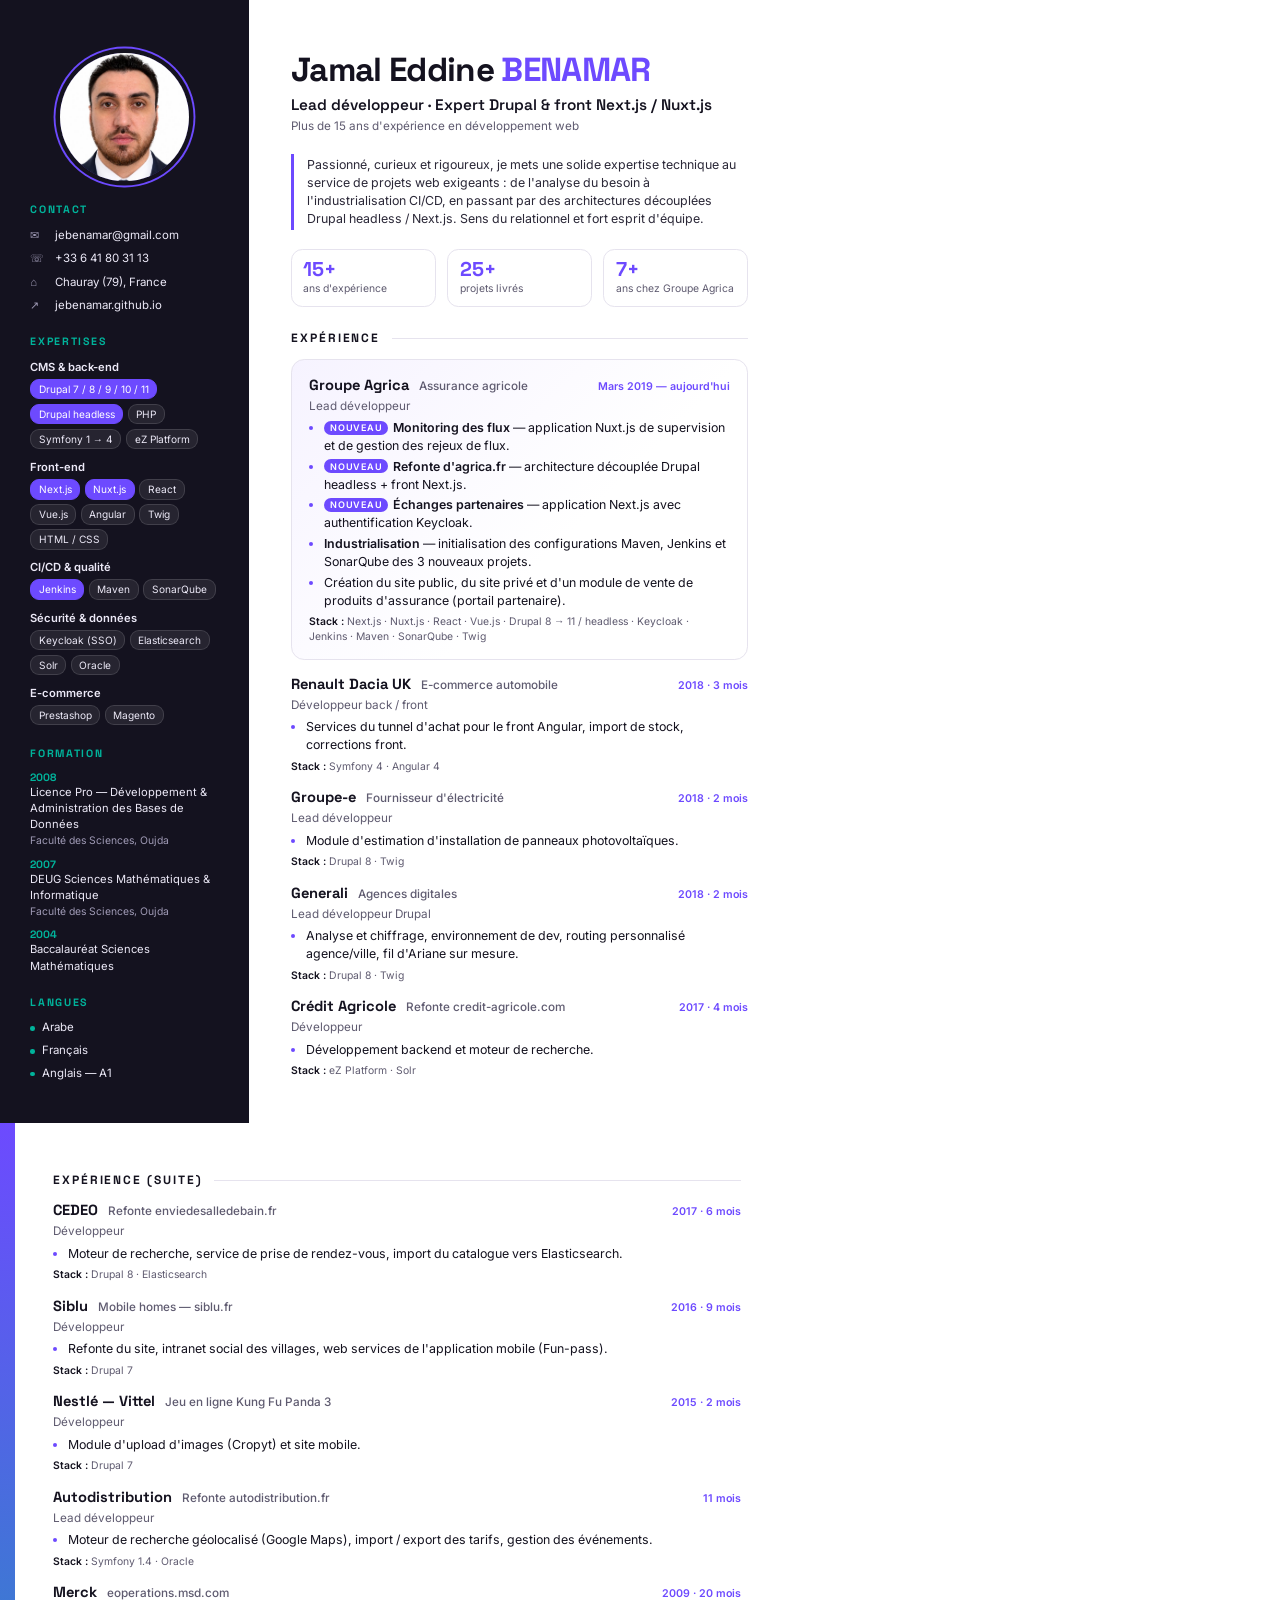
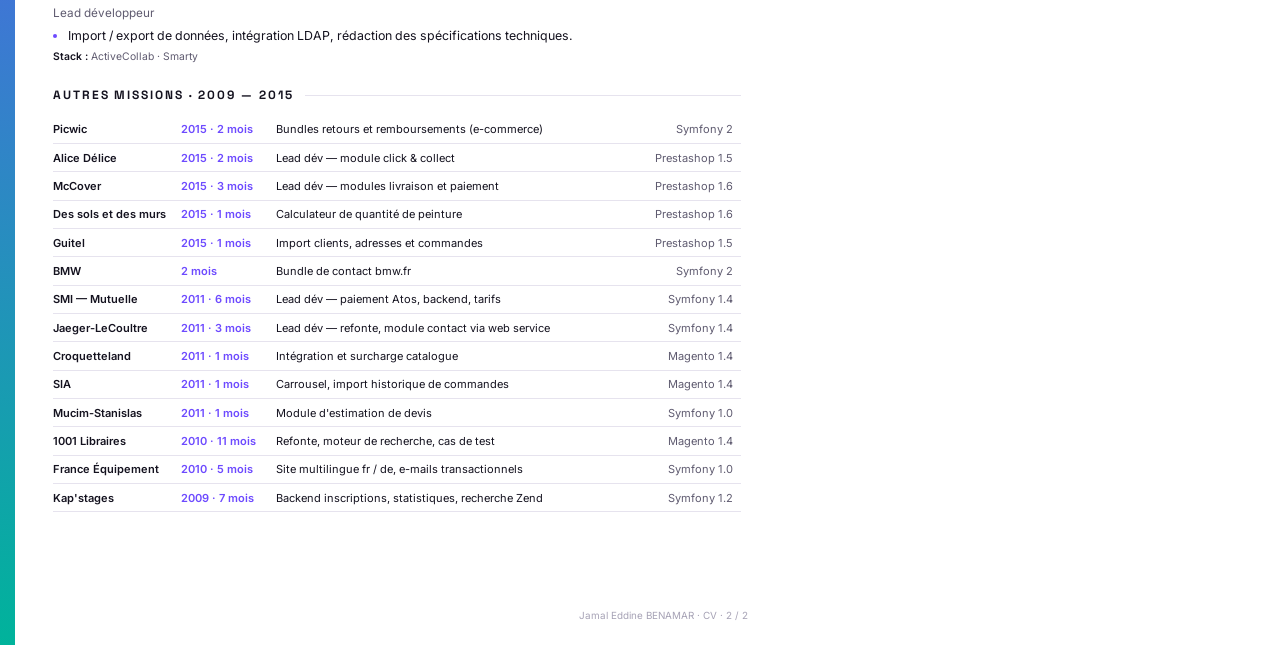
==== cv-source/cv.html @ b639664d "Refonte complète du CV en ligne et mise à jour du CV - Nouveau site : thème néon animé, mission Agri" ====
<!DOCTYPE html>
<html lang="fr">
<head>
<meta charset="UTF-8">
<title>CV — Jamal Eddine BENAMAR</title>
<style>
@font-face{font-family:"Inter";font-weight:400 600;src:url(fonts/Inter.woff2) format("woff2")}
@font-face{font-family:"Space Grotesk";font-weight:500 700;src:url(fonts/SpaceGrotesk.woff2) format("woff2")}
@page{size:A4;margin:0}
:root{--ink:#14121f;--muted:#5f5b70;--line:#e6e3ee;--side:#14121f;--side-fg:#ece9f7;--side-muted:#9f9ab5;--accent:#6d4aff;--accent2:#00b39b}
*{box-sizing:border-box;margin:0;padding:0}
html,body{background:#fff}
body{font:400 9.3pt/1.45 "Inter","Segoe UI",sans-serif;color:var(--ink);-webkit-print-color-adjust:exact;print-color-adjust:exact}
.page{width:210mm;height:297mm;overflow:hidden;position:relative;display:grid;page-break-after:always;break-after:page}
.page:last-child{page-break-after:auto;break-after:auto}
.p1{grid-template-columns:66mm 1fr}
.p2{grid-template-columns:1fr}
h1,h2,h3,.disp{font-family:"Space Grotesk","Segoe UI",sans-serif}

/* sidebar */
aside{background:var(--side);color:var(--side-fg);padding:14mm 8mm 10mm}
.photo{width:34mm;height:34mm;border-radius:50%;margin:0 auto 5mm;background:url(../images/portrait-photo.jpg) 50% 18%/cover;box-shadow:0 0 0 1.2mm var(--side),0 0 0 1.7mm var(--accent)}
aside h2{font-size:8pt;letter-spacing:.16em;text-transform:uppercase;color:var(--accent2);margin:5.5mm 0 2.4mm;font-weight:700}
aside ul{list-style:none}
.contact li{display:flex;gap:2.5mm;margin-bottom:1.8mm;font-size:8.6pt;word-break:break-word}
.contact b{color:var(--side-muted);font-weight:500;min-width:4mm}
.skills li{margin-bottom:2.6mm}
.skills strong{display:block;font-size:8.4pt;font-weight:600;margin-bottom:1mm}
.tags{display:flex;flex-wrap:wrap;gap:1.2mm}
.tags span{font-size:7.6pt;padding:.5mm 2mm;border-radius:9px;background:rgba(255,255,255,.08);border:.2mm solid rgba(255,255,255,.12)}
.tags span.hi{background:var(--accent);border-color:var(--accent);color:#fff}
.plain li{font-size:8.6pt;margin-bottom:1.6mm;padding-left:3mm;position:relative}
.plain li::before{content:"";position:absolute;left:0;top:1.9mm;width:1.2mm;height:1.2mm;border-radius:50%;background:var(--accent2)}
.edu li{margin-bottom:2.4mm;font-size:8.4pt}
.edu .y{display:block;font:700 8pt "Space Grotesk";color:var(--accent2)}
.edu small{color:var(--side-muted);font-size:7.8pt}

/* main */
main{padding:14mm 12mm 10mm 11mm}
.p2 main{padding:13mm 14mm 10mm}
header h1{font-size:25pt;line-height:1;letter-spacing:-.02em;font-weight:700}
header h1 span{color:var(--accent)}
header .title{font:600 11.5pt "Space Grotesk";margin-top:2.4mm;color:var(--ink)}
header .sub{font-size:8.8pt;color:var(--muted);margin-top:1mm}
.profile{margin:5mm 0 1mm;font-size:9.3pt;color:#2b2838;border-left:.9mm solid var(--accent);padding:.6mm 0 .6mm 3.5mm}
.kpis{display:grid;grid-template-columns:repeat(3,1fr);gap:3mm;margin:5mm 0 1mm}
.kpis div{border:.25mm solid var(--line);border-radius:3mm;padding:2.4mm 3mm}
.kpis b{display:block;font:700 15pt/1 "Space Grotesk";color:var(--accent)}
.kpis span{font-size:7.8pt;color:var(--muted)}
main h2{display:flex;align-items:center;gap:3mm;font-size:9pt;letter-spacing:.16em;text-transform:uppercase;margin:6mm 0 3mm;color:var(--ink)}
main h2::after{content:"";flex:1;height:.25mm;background:var(--line)}
.job{margin-bottom:3.6mm;break-inside:avoid}
.job .head{display:flex;justify-content:space-between;align-items:baseline;gap:4mm}
.job h3{font-size:11pt;font-weight:700}
.job h3 small{font:500 8.8pt "Inter";color:var(--muted);margin-left:1.5mm}
.job time{font-size:8pt;color:var(--accent);font-weight:600;white-space:nowrap}
.job .role{font-size:8.8pt;color:var(--muted);margin:.4mm 0 1.2mm}
.job ul{padding-left:4mm}
.job li{margin-bottom:.7mm}
.job li::marker{color:var(--accent)}
.job li b{font-weight:600}
.stack{font-size:7.8pt;color:var(--muted);margin-top:1.2mm}
.stack b{color:var(--ink);font-weight:600}
.feature{border:.3mm solid var(--line);border-radius:3.5mm;padding:4mm 4.5mm;background:linear-gradient(135deg,#f6f3ff,#fff 60%)}
.feature .new{display:inline-block;font:700 6.8pt "Inter";letter-spacing:.08em;color:#fff;background:var(--accent);padding:.4mm 1.6mm;border-radius:2mm;margin-right:1.2mm;vertical-align:1px}
.compact .job{margin-bottom:2.6mm}
.compact .job ul{display:none}
.compact .job .role{margin-bottom:.3mm}
table.older{width:100%;border-collapse:collapse;font-size:8.3pt}
.older td{padding:1.5mm 2mm 1.5mm 0;border-bottom:.2mm solid var(--line);vertical-align:top}
.older td:first-child{font-weight:600;width:34mm}
.older td:nth-child(2){color:var(--accent);font-weight:600;width:25mm;white-space:nowrap}
.older td:last-child{color:var(--muted);width:33mm;text-align:right}
.p2 .band{position:absolute;left:0;top:0;bottom:0;width:4mm;background:linear-gradient(var(--accent),var(--accent2))}
footer{position:absolute;bottom:6mm;right:12mm;font-size:7.4pt;color:#a6a2b5}
</style>
</head>
<body>

<!-- ================= PAGE 1 ================= -->
<section class="page p1">
  <aside>
    <div class="photo" role="img" aria-label="Photo de Jamal Eddine Benamar"></div>

    <h2>Contact</h2>
    <ul class="contact">
      <li><b>✉</b>jebenamar@gmail.com</li>
      <li><b>☏</b>+33 6 41 80 31 13</li>
      <li><b>⌂</b>Chauray (79), France</li>
      <li><b>↗</b>jebenamar.github.io</li>
    </ul>

    <h2>Expertises</h2>
    <ul class="skills">
      <li><strong>CMS &amp; back-end</strong><div class="tags"><span class="hi">Drupal 7 / 8 / 9 / 10 / 11</span><span class="hi">Drupal headless</span><span>PHP</span><span>Symfony 1 → 4</span><span>eZ Platform</span></div></li>
      <li><strong>Front-end</strong><div class="tags"><span class="hi">Next.js</span><span class="hi">Nuxt.js</span><span>React</span><span>Vue.js</span><span>Angular</span><span>Twig</span><span>HTML / CSS</span></div></li>
      <li><strong>CI/CD &amp; qualité</strong><div class="tags"><span class="hi">Jenkins</span><span>Maven</span><span>SonarQube</span></div></li>
      <li><strong>Sécurité &amp; données</strong><div class="tags"><span>Keycloak (SSO)</span><span>Elasticsearch</span><span>Solr</span><span>Oracle</span></div></li>
      <li><strong>E-commerce</strong><div class="tags"><span>Prestashop</span><span>Magento</span></div></li>
    </ul>


    <h2>Formation</h2>
    <ul class="edu">
      <li><span class="y">2008</span>Licence Pro — Développement &amp; Administration des Bases de Données<br><small>Faculté des Sciences, Oujda</small></li>
      <li><span class="y">2007</span>DEUG Sciences Mathématiques &amp; Informatique<br><small>Faculté des Sciences, Oujda</small></li>
      <li><span class="y">2004</span>Baccalauréat Sciences Mathématiques</li>
    </ul>

    <h2>Langues</h2>
    <ul class="plain">
      <li>Arabe</li>
      <li>Français</li>
      <li>Anglais — A1</li>
    </ul>
  </aside>

  <main>
    <header>
      <h1>Jamal Eddine <span>BENAMAR</span></h1>
      <div class="title">Lead développeur · Expert Drupal &amp; front Next.js / Nuxt.js</div>
      <div class="sub">Plus de 15 ans d'expérience en développement web</div>
    </header>

    <p class="profile">Passionné, curieux et rigoureux, je mets une solide expertise technique au service de projets web exigeants : de l'analyse du besoin à l'industrialisation CI/CD, en passant par des architectures découplées Drupal headless / Next.js. Sens du relationnel et fort esprit d'équipe.</p>

    <div class="kpis">
      <div><b>15+</b><span>ans d'expérience</span></div>
      <div><b>25+</b><span>projets livrés</span></div>
      <div><b>7+</b><span>ans chez Groupe Agrica</span></div>
    </div>

    <h2>Expérience</h2>

    <div class="job feature">
      <div class="head"><h3>Groupe Agrica <small>Assurance agricole</small></h3><time>Mars 2019 — aujourd'hui</time></div>
      <div class="role">Lead développeur</div>
      <ul>
        <li><span class="new">NOUVEAU</span><b>Monitoring des flux</b> — application Nuxt.js de supervision et de gestion des rejeux de flux.</li>
        <li><span class="new">NOUVEAU</span><b>Refonte d'agrica.fr</b> — architecture découplée Drupal headless + front Next.js.</li>
        <li><span class="new">NOUVEAU</span><b>Échanges partenaires</b> — application Next.js avec authentification Keycloak.</li>
        <li><b>Industrialisation</b> — initialisation des configurations Maven, Jenkins et SonarQube des 3 nouveaux projets.</li>
        <li>Création du site public, du site privé et d'un module de vente de produits d'assurance (portail partenaire).</li>
      </ul>
      <div class="stack"><b>Stack :</b> Next.js · Nuxt.js · React · Vue.js · Drupal 8 → 11 / headless · Keycloak · Jenkins · Maven · SonarQube · Twig</div>
    </div>

    <div class="job">
      <div class="head"><h3>Renault Dacia UK <small>E-commerce automobile</small></h3><time>2018 · 3 mois</time></div>
      <div class="role">Développeur back / front</div>
      <ul><li>Services du tunnel d'achat pour le front Angular, import de stock, corrections front.</li></ul>
      <div class="stack"><b>Stack :</b> Symfony 4 · Angular 4</div>
    </div>

    <div class="job">
      <div class="head"><h3>Groupe-e <small>Fournisseur d'électricité</small></h3><time>2018 · 2 mois</time></div>
      <div class="role">Lead développeur</div>
      <ul><li>Module d'estimation d'installation de panneaux photovoltaïques.</li></ul>
      <div class="stack"><b>Stack :</b> Drupal 8 · Twig</div>
    </div>

    <div class="job">
      <div class="head"><h3>Generali <small>Agences digitales</small></h3><time>2018 · 2 mois</time></div>
      <div class="role">Lead développeur Drupal</div>
      <ul><li>Analyse et chiffrage, environnement de dev, routing personnalisé agence/ville, fil d'Ariane sur mesure.</li></ul>
      <div class="stack"><b>Stack :</b> Drupal 8 · Twig</div>
    </div>
    <div class="job">
      <div class="head"><h3>Crédit Agricole <small>Refonte credit-agricole.com</small></h3><time>2017 · 4 mois</time></div>
      <div class="role">Développeur</div>
      <ul><li>Développement backend et moteur de recherche.</li></ul>
      <div class="stack"><b>Stack :</b> eZ Platform · Solr</div>
    </div>
  </main>
</section>

<!-- ================= PAGE 2 ================= -->
<section class="page p2">
  <div class="band"></div>
  <main>
    <h2 style="margin-top:0">Expérience (suite)</h2>


    <div class="job">
      <div class="head"><h3>CEDEO <small>Refonte enviedesalledebain.fr</small></h3><time>2017 · 6 mois</time></div>
      <div class="role">Développeur</div>
      <ul><li>Moteur de recherche, service de prise de rendez-vous, import du catalogue vers Elasticsearch.</li></ul>
      <div class="stack"><b>Stack :</b> Drupal 8 · Elasticsearch</div>
    </div>

    <div class="job">
      <div class="head"><h3>Siblu <small>Mobile homes — siblu.fr</small></h3><time>2016 · 9 mois</time></div>
      <div class="role">Développeur</div>
      <ul><li>Refonte du site, intranet social des villages, web services de l'application mobile (Fun-pass).</li></ul>
      <div class="stack"><b>Stack :</b> Drupal 7</div>
    </div>

    <div class="job">
      <div class="head"><h3>Nestlé — Vittel <small>Jeu en ligne Kung Fu Panda 3</small></h3><time>2015 · 2 mois</time></div>
      <div class="role">Développeur</div>
      <ul><li>Module d'upload d'images (Cropyt) et site mobile.</li></ul>
      <div class="stack"><b>Stack :</b> Drupal 7</div>
    </div>

    <div class="job">
      <div class="head"><h3>Autodistribution <small>Refonte autodistribution.fr</small></h3><time>11 mois</time></div>
      <div class="role">Lead développeur</div>
      <ul><li>Moteur de recherche géolocalisé (Google Maps), import / export des tarifs, gestion des événements.</li></ul>
      <div class="stack"><b>Stack :</b> Symfony 1.4 · Oracle</div>
    </div>

    <div class="job">
      <div class="head"><h3>Merck <small>eoperations.msd.com</small></h3><time>2009 · 20 mois</time></div>
      <div class="role">Lead développeur</div>
      <ul><li>Import / export de données, intégration LDAP, rédaction des spécifications techniques.</li></ul>
      <div class="stack"><b>Stack :</b> ActiveCollab · Smarty</div>
    </div>

    <h2>Autres missions · 2009 — 2015</h2>
    <table class="older">
      <tr><td>Picwic</td><td>2015 · 2 mois</td><td>Bundles retours et remboursements (e-commerce)</td><td>Symfony 2</td></tr>
      <tr><td>Alice Délice</td><td>2015 · 2 mois</td><td>Lead dév — module click &amp; collect</td><td>Prestashop 1.5</td></tr>
      <tr><td>McCover</td><td>2015 · 3 mois</td><td>Lead dév — modules livraison et paiement</td><td>Prestashop 1.6</td></tr>
      <tr><td>Des sols et des murs</td><td>2015 · 1 mois</td><td>Calculateur de quantité de peinture</td><td>Prestashop 1.6</td></tr>
      <tr><td>Guitel</td><td>2015 · 1 mois</td><td>Import clients, adresses et commandes</td><td>Prestashop 1.5</td></tr>
      <tr><td>BMW</td><td>2 mois</td><td>Bundle de contact bmw.fr</td><td>Symfony 2</td></tr>
      <tr><td>SMI — Mutuelle</td><td>2011 · 6 mois</td><td>Lead dév — paiement Atos, backend, tarifs</td><td>Symfony 1.4</td></tr>
      <tr><td>Jaeger-LeCoultre</td><td>2011 · 3 mois</td><td>Lead dév — refonte, module contact via web service</td><td>Symfony 1.4</td></tr>
      <tr><td>Croquetteland</td><td>2011 · 1 mois</td><td>Intégration et surcharge catalogue</td><td>Magento 1.4</td></tr>
      <tr><td>SIA</td><td>2011 · 1 mois</td><td>Carrousel, import historique de commandes</td><td>Magento 1.4</td></tr>
      <tr><td>Mucim-Stanislas</td><td>2011 · 1 mois</td><td>Module d'estimation de devis</td><td>Symfony 1.0</td></tr>
      <tr><td>1001 Libraires</td><td>2010 · 11 mois</td><td>Refonte, moteur de recherche, cas de test</td><td>Magento 1.4</td></tr>
      <tr><td>France Équipement</td><td>2010 · 5 mois</td><td>Site multilingue fr / de, e-mails transactionnels</td><td>Symfony 1.0</td></tr>
      <tr><td>Kap'stages</td><td>2009 · 7 mois</td><td>Backend inscriptions, statistiques, recherche Zend</td><td>Symfony 1.2</td></tr>
    </table>
  </main>
  <footer>Jamal Eddine BENAMAR · CV · 2 / 2</footer>
</section>

</body>
</html>
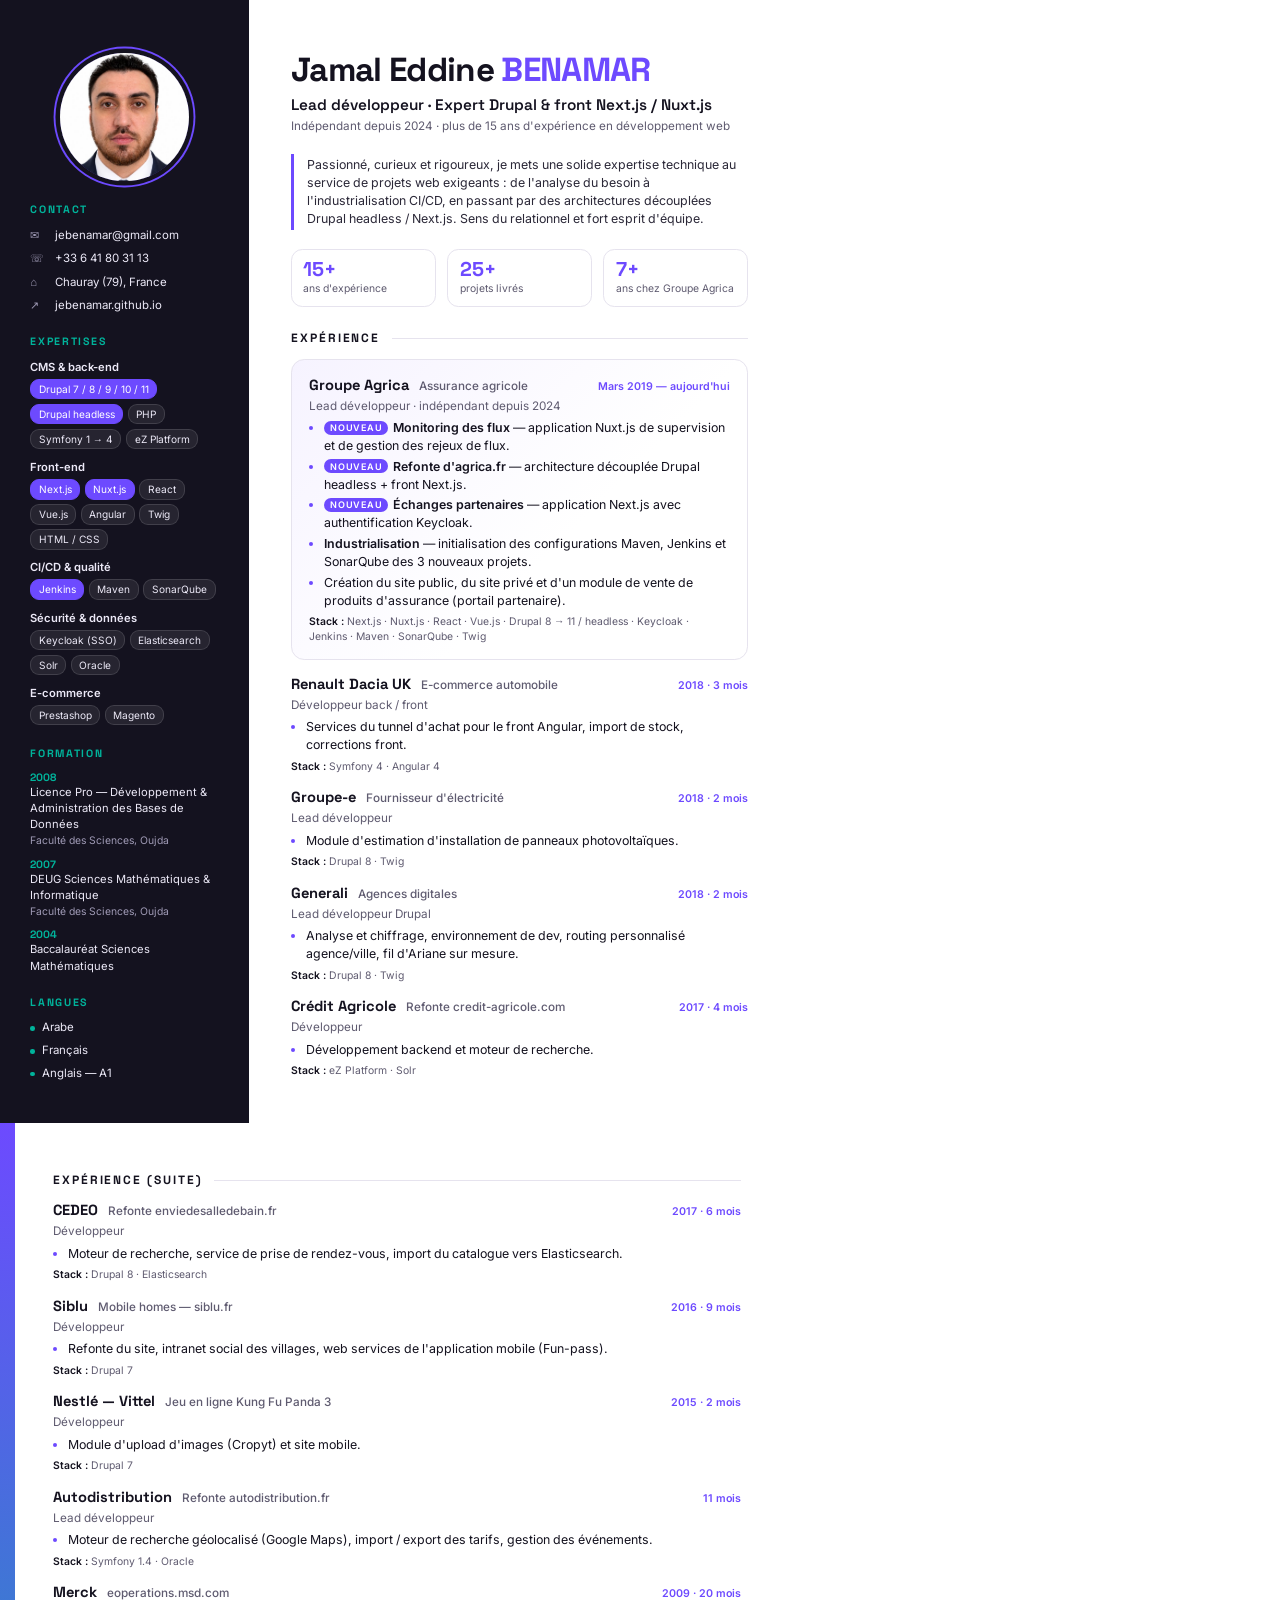
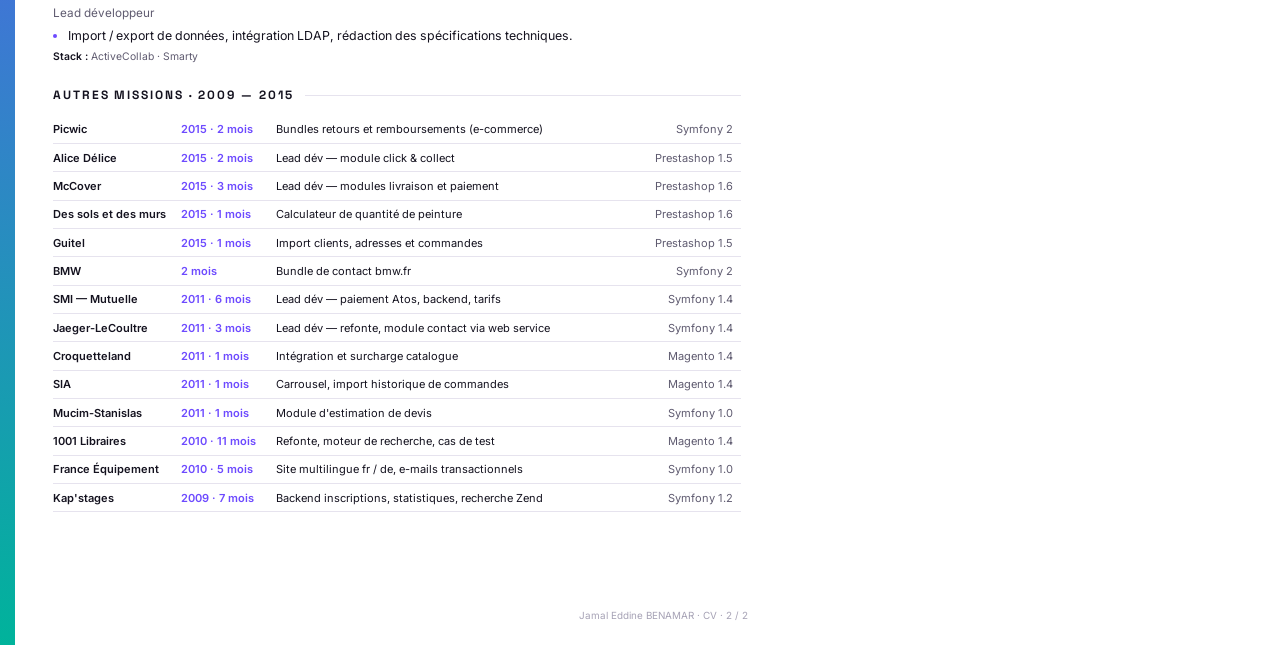
==== commit cb98ae8d: "Statut indépendant depuis 2024, retrait de Chauray de la mission Agrica Co-Authored-By: Claude Opus " ====
--- a/cv-source/cv.html
+++ b/cv-source/cv.html
@@ -119,7 +119,7 @@
     <header>
       <h1>Jamal Eddine <span>BENAMAR</span></h1>
       <div class="title">Lead développeur · Expert Drupal &amp; front Next.js / Nuxt.js</div>
-      <div class="sub">Plus de 15 ans d'expérience en développement web</div>
+      <div class="sub">Indépendant depuis 2024 · plus de 15 ans d'expérience en développement web</div>
     </header>
 
     <p class="profile">Passionné, curieux et rigoureux, je mets une solide expertise technique au service de projets web exigeants : de l'analyse du besoin à l'industrialisation CI/CD, en passant par des architectures découplées Drupal headless / Next.js. Sens du relationnel et fort esprit d'équipe.</p>
@@ -134,7 +134,7 @@
 
     <div class="job feature">
       <div class="head"><h3>Groupe Agrica <small>Assurance agricole</small></h3><time>Mars 2019 — aujourd'hui</time></div>
-      <div class="role">Lead développeur</div>
+      <div class="role">Lead développeur · indépendant depuis 2024</div>
       <ul>
         <li><span class="new">NOUVEAU</span><b>Monitoring des flux</b> — application Nuxt.js de supervision et de gestion des rejeux de flux.</li>
         <li><span class="new">NOUVEAU</span><b>Refonte d'agrica.fr</b> — architecture découplée Drupal headless + front Next.js.</li>
